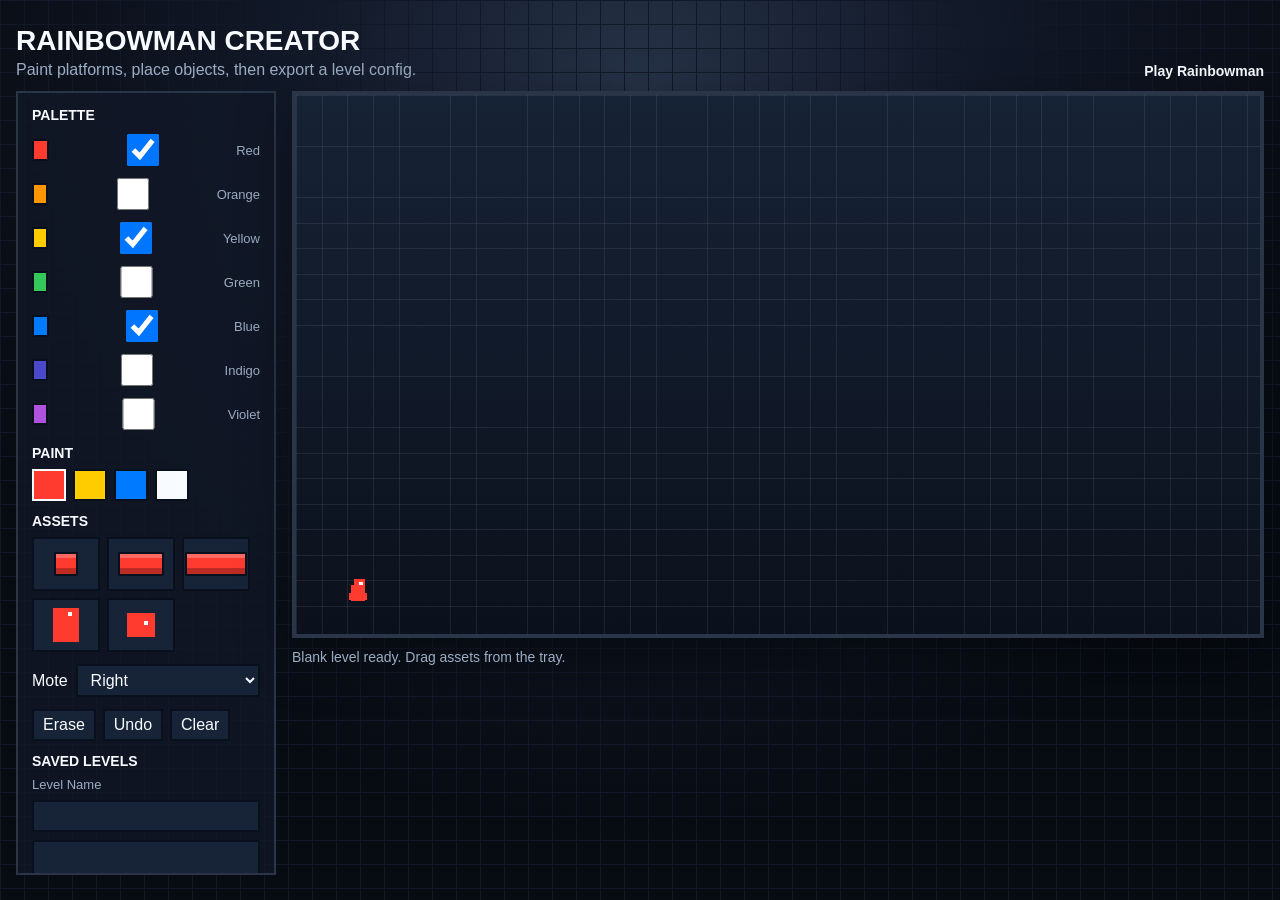
==== editor.html @ 3a906f10 "Add level editor and published level loading" ====
<!doctype html>
<html lang="en">
  <head>
    <meta charset="utf-8">
    <meta name="viewport" content="width=device-width, initial-scale=1">
    <title>Rainbowman Level Creator</title>
    <link rel="stylesheet" href="style.css">
  </head>
  <body>
    <main class="shell editor-shell">
      <header class="hud" aria-label="Editor controls">
        <div>
          <h1>Rainbowman Creator</h1>
          <p>Paint platforms, place objects, then export a level config.</p>
        </div>
        <div class="hud-right">
          <a class="nav-link" href="index.html">Play Rainbowman</a>
        </div>
      </header>

      <section class="editor-layout" aria-label="Level creator">
        <aside class="editor-panel">
          <div class="control-group">
            <h2>Palette</h2>
            <div id="paletteOptions" class="palette-options"></div>
          </div>

          <div class="control-group">
            <h2>Paint</h2>
            <div id="paintColors" class="paint-colors"></div>
          </div>

          <div class="control-group">
            <h2>Assets</h2>
            <div class="asset-tray" id="assetTray">
              <button type="button" class="asset-tile platform-tile platform-small" data-asset="block" data-width="32" title="32x32 platform tile" aria-label="32x32 platform tile">
                <span class="platform-preview"></span>
              </button>
              <button type="button" class="asset-tile platform-tile platform-medium" data-asset="block" data-width="64" title="64x32 platform tile" aria-label="64x32 platform tile">
                <span class="platform-preview"></span>
              </button>
              <button type="button" class="asset-tile platform-tile platform-large" data-asset="block" data-width="96" title="96x32 platform tile" aria-label="96x32 platform tile">
                <span class="platform-preview"></span>
              </button>
              <button type="button" class="asset-tile character-tile" data-asset="start" title="Start marker" aria-label="Start marker">
                <span class="mini-character"></span>
              </button>
              <button type="button" class="asset-tile enemy-tile" data-asset="enemy" title="Mote" aria-label="Mote">
                <span class="mini-enemy"></span>
              </button>
            </div>
          </div>

          <div class="control-group control-row">
            <label for="enemyDirection">Mote</label>
            <select id="enemyDirection">
              <option value="1">Right</option>
              <option value="-1">Left</option>
            </select>
          </div>

          <div class="control-group action-row">
            <button type="button" id="eraseModeButton">Erase</button>
            <button type="button" id="undoButton">Undo</button>
            <button type="button" id="clearButton">Clear</button>
          </div>

          <div class="control-group">
            <h2>Saved Levels</h2>
            <label class="field-label" for="levelName">Level Name</label>
            <input id="levelName" type="text" autocomplete="off" maxlength="80">
            <select id="savedLevels" size="5" aria-label="Saved levels"></select>
            <div class="action-row">
              <button type="button" id="saveLevelButton">Save</button>
              <button type="button" id="loadLevelButton">Load</button>
              <button type="button" id="renameLevelButton">Rename</button>
              <button type="button" id="deleteLevelButton">Delete</button>
            </div>
          </div>

          <div class="control-group">
            <h2>Level JSON</h2>
            <textarea id="levelJson" spellcheck="false"></textarea>
            <div class="action-row">
              <button type="button" id="exportButton">Export</button>
              <button type="button" id="importButton">Import</button>
            </div>
          </div>
        </aside>

        <div class="editor-stage">
          <canvas id="editor" width="1200" height="675" aria-label="Rainbowman level editor"></canvas>
          <p id="editorStatus" class="status" aria-live="polite">Place blocks on the grid.</p>
        </div>
      </section>
    </main>

    <script src="editor.js"></script>
  </body>
</html>
---- style.css ----
:root {
  --ink: #f8fbff;
  --muted: #9cadc4;
  --panel: #111827;
  --page: #070b12;
  --line: #2a3547;
}

* {
  box-sizing: border-box;
}

html,
body {
  height: 100%;
}

body {
  margin: 0;
  display: grid;
  place-items: center;
  min-width: 320px;
  color: var(--ink);
  background:
    linear-gradient(#111827 1px, transparent 1px),
    linear-gradient(90deg, #111827 1px, transparent 1px),
    radial-gradient(circle at 50% 10%, #263247 0, #111827 34%, var(--page) 72%);
  background-size: 24px 24px, 24px 24px, auto;
  font-family: "Trebuchet MS", Verdana, sans-serif;
}

.shell {
  width: min(100vw - 32px, 1240px);
}

.hud {
  display: flex;
  align-items: end;
  justify-content: space-between;
  gap: 18px;
  margin-bottom: 12px;
}

.hud-right {
  display: grid;
  justify-items: end;
  gap: 8px;
}

.nav-link {
  color: var(--ink);
  font-size: 14px;
  font-weight: 700;
  text-decoration: none;
}

.nav-link:hover {
  color: #ffcc00;
}

h1 {
  margin: 0;
  font-size: 28px;
  letter-spacing: 0;
  text-transform: uppercase;
}

p {
  margin: 4px 0 0;
  color: var(--muted);
}

.controls,
.status {
  color: var(--muted);
  font-size: 14px;
  line-height: 1.35;
}

.health {
  display: flex;
  align-items: center;
  gap: 8px;
  color: var(--ink);
  font-size: 14px;
  font-weight: 700;
}

.rainbow-bar {
  display: grid;
  grid-auto-flow: column;
  grid-auto-columns: 34px;
  gap: 3px;
}

.rainbow-segment {
  width: 34px;
  height: 16px;
  border: 2px solid #07101c;
  opacity: 0.62;
}

.rainbow-segment.active {
  border-color: var(--ink);
  box-shadow: 0 0 0 2px rgb(248 251 255 / 0.22);
  opacity: 1;
}

.health-bar {
  display: grid;
  grid-template-columns: repeat(10, 16px);
  gap: 3px;
}

.health-segment {
  width: 16px;
  height: 14px;
  border: 2px solid #07101c;
  background: #263247;
}

.health-segment.filled {
  background: #34c759;
}

canvas {
  display: block;
  width: 100%;
  height: auto;
  border: 4px solid var(--line);
  background: #101722;
  image-rendering: pixelated;
  box-shadow: 0 18px 50px rgb(0 0 0 / 0.38);
}

#game {
  max-height: calc(100vh - 150px);
}

#editor {
  aspect-ratio: 1200 / 675;
  cursor: crosshair;
  touch-action: none;
  user-select: none;
}

.editor-shell {
  width: min(100vw - 32px, 1500px);
}

.editor-layout {
  display: grid;
  grid-template-columns: 260px minmax(0, 1fr);
  gap: 16px;
  align-items: start;
}

.editor-panel {
  display: grid;
  gap: 12px;
  max-height: calc(100vh - 116px);
  overflow: auto;
  padding: 14px;
  border: 2px solid var(--line);
  background: rgb(17 24 39 / 0.78);
}

.control-group {
  display: grid;
  gap: 8px;
}

.control-group h2 {
  margin: 0;
  color: var(--ink);
  font-size: 14px;
  letter-spacing: 0;
  text-transform: uppercase;
}

.control-row,
.action-row {
  display: flex;
  align-items: center;
  gap: 8px;
}

.control-row {
  justify-content: space-between;
}

button,
select,
input,
textarea {
  border: 2px solid #07101c;
  color: var(--ink);
  background: #172337;
  font: inherit;
}

button,
select,
input {
  min-height: 32px;
  padding: 5px 9px;
}

button {
  cursor: pointer;
}

button.active,
button:hover {
  border-color: var(--ink);
}

textarea {
  width: 100%;
  min-height: 190px;
  padding: 8px;
  resize: vertical;
  color: #dbeafe;
  font-family: Consolas, "Courier New", monospace;
  font-size: 12px;
  line-height: 1.35;
}

input,
select {
  width: 100%;
}

.field-label {
  color: var(--muted);
  font-size: 13px;
}

.palette-options {
  display: grid;
  gap: 6px;
}

.palette-choice {
  display: flex;
  align-items: center;
  gap: 8px;
  color: var(--muted);
  font-size: 13px;
}

.palette-choice::before {
  width: 18px;
  height: 18px;
  border: 2px solid #07101c;
  background: var(--swatch);
  content: "";
}

.paint-colors,
.asset-tray,
.action-row {
  display: flex;
  flex-wrap: wrap;
  gap: 7px;
}

.asset-tile {
  display: grid;
  place-items: center;
  width: 68px;
  height: 54px;
  padding: 0;
  touch-action: none;
  user-select: none;
}

.asset-tile:hover {
  background: #20314d;
}

.platform-preview {
  display: block;
  height: 24px;
  border: 2px solid #07101c;
  box-shadow: inset 0 4px rgb(255 255 255 / 0.24), inset 0 -6px rgb(0 0 0 / 0.26);
}

.platform-small .platform-preview {
  width: 24px;
}

.platform-medium .platform-preview {
  width: 46px;
}

.platform-large .platform-preview {
  width: 62px;
}

.mini-character,
.mini-enemy {
  display: block;
  position: relative;
}

.mini-character {
  width: 26px;
  height: 34px;
  touch-action: none;
  user-select: none;
}

.mini-character::before {
  position: absolute;
  left: 4px;
  top: 8px;
  width: 18px;
  height: 20px;
  background: inherit;
  box-shadow:
    4px -8px 0 -2px inherit,
    -2px 10px 0 0 inherit;
  content: "";
}

.mini-character::after {
  position: absolute;
  right: 7px;
  top: 4px;
  width: 4px;
  height: 4px;
  background: #f8fbff;
  content: "";
}

.mini-enemy {
  width: 28px;
  height: 24px;
}

.mini-enemy::before {
  position: absolute;
  left: 3px;
  top: 6px;
  width: 22px;
  height: 18px;
  background: inherit;
  box-shadow: 4px -6px 0 -2px inherit;
  content: "";
}

.mini-enemy::after {
  position: absolute;
  right: 7px;
  top: 8px;
  width: 4px;
  height: 4px;
  background: #f8fbff;
  content: "";
}

.paint-swatch {
  width: 34px;
  height: 28px;
  padding: 0;
}

.goal-swatch {
  background: #f8fbff;
}

.editor-stage {
  min-width: 0;
}

.status {
  min-height: 22px;
  margin-top: 10px;
}

@media (max-width: 720px) {
  body {
    place-items: start center;
    padding-top: 14px;
  }

  .hud {
    align-items: start;
    flex-direction: column;
    gap: 8px;
  }

  .hud-right {
    justify-items: start;
  }

  .editor-layout {
    grid-template-columns: 1fr;
  }

  .editor-panel {
    max-height: none;
  }

  h1 {
    font-size: 23px;
  }

  .controls,
  .status {
    font-size: 13px;
  }
}
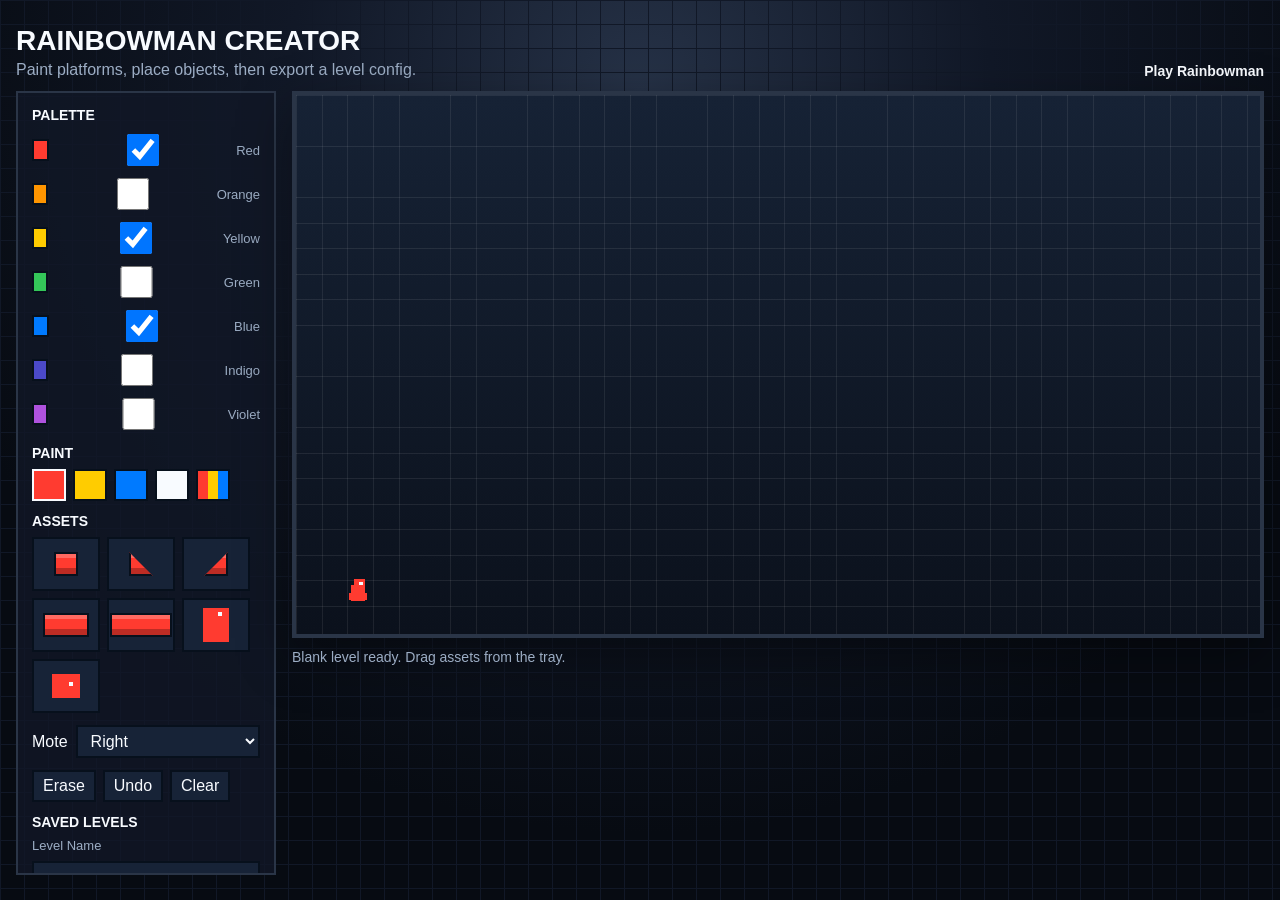
==== commit 3b08df5a: "Add slope tiles and level selector" ====
--- a/editor.html
+++ b/editor.html
@@ -35,6 +35,12 @@
             <div class="asset-tray" id="assetTray">
               <button type="button" class="asset-tile platform-tile platform-small" data-asset="block" data-width="32" title="32x32 platform tile" aria-label="32x32 platform tile">
                 <span class="platform-preview"></span>
+              </button>
+              <button type="button" class="asset-tile platform-tile slope-tile" data-asset="block" data-width="32" data-type="slopeDownRight" title="Down-right slope tile" aria-label="Down-right slope tile">
+                <span class="platform-preview slope-preview slope-preview-right"></span>
+              </button>
+              <button type="button" class="asset-tile platform-tile slope-tile" data-asset="block" data-width="32" data-type="slopeDownLeft" title="Down-left slope tile" aria-label="Down-left slope tile">
+                <span class="platform-preview slope-preview slope-preview-left"></span>
               </button>
               <button type="button" class="asset-tile platform-tile platform-medium" data-asset="block" data-width="64" title="64x32 platform tile" aria-label="64x32 platform tile">
                 <span class="platform-preview"></span>
--- a/style.css
+++ b/style.css
@@ -30,7 +30,7 @@
 }
 
 .shell {
-  width: min(100vw - 32px, 1240px);
+  width: min(100vw - 32px, 1430px);
 }
 
 .hud {
@@ -131,6 +131,50 @@
   background: #101722;
   image-rendering: pixelated;
   box-shadow: 0 18px 50px rgb(0 0 0 / 0.38);
+}
+
+.game-layout {
+  display: grid;
+  grid-template-columns: minmax(0, 1200px) 170px;
+  gap: 16px;
+  align-items: start;
+}
+
+.game-stage {
+  min-width: 0;
+}
+
+.level-sidebar {
+  display: grid;
+  gap: 10px;
+  padding: 12px;
+  border: 2px solid var(--line);
+  background: rgb(17 24 39 / 0.78);
+}
+
+.level-sidebar h2 {
+  margin: 0;
+  font-size: 16px;
+  letter-spacing: 0;
+  text-transform: uppercase;
+}
+
+.level-list {
+  display: grid;
+  gap: 7px;
+}
+
+.level-button {
+  width: 100%;
+  justify-content: start;
+  padding: 8px 10px;
+  text-align: left;
+}
+
+.level-button.active {
+  border-color: #f8fbff;
+  background: #20314d;
+  color: #ffcc00;
 }
 
 #game {
@@ -296,6 +340,18 @@
 
 .platform-large .platform-preview {
   width: 62px;
+}
+
+.slope-tile .platform-preview {
+  width: 24px;
+}
+
+.slope-preview-right {
+  clip-path: polygon(0 0, 100% 100%, 0 100%);
+}
+
+.slope-preview-left {
+  clip-path: polygon(100% 0, 100% 100%, 0 100%);
 }
 
 .mini-character,
@@ -370,6 +426,10 @@
   background: #f8fbff;
 }
 
+.rotating-swatch {
+  background: linear-gradient(90deg, #ff3b30 0 33%, #ffcc00 33% 66%, #007aff 66% 100%);
+}
+
 .editor-stage {
   min-width: 0;
 }
@@ -399,6 +459,18 @@
     grid-template-columns: 1fr;
   }
 
+  .game-layout {
+    grid-template-columns: 1fr;
+  }
+
+  .level-sidebar {
+    order: 2;
+  }
+
+  .level-list {
+    grid-template-columns: repeat(auto-fit, minmax(110px, 1fr));
+  }
+
   .editor-panel {
     max-height: none;
   }
